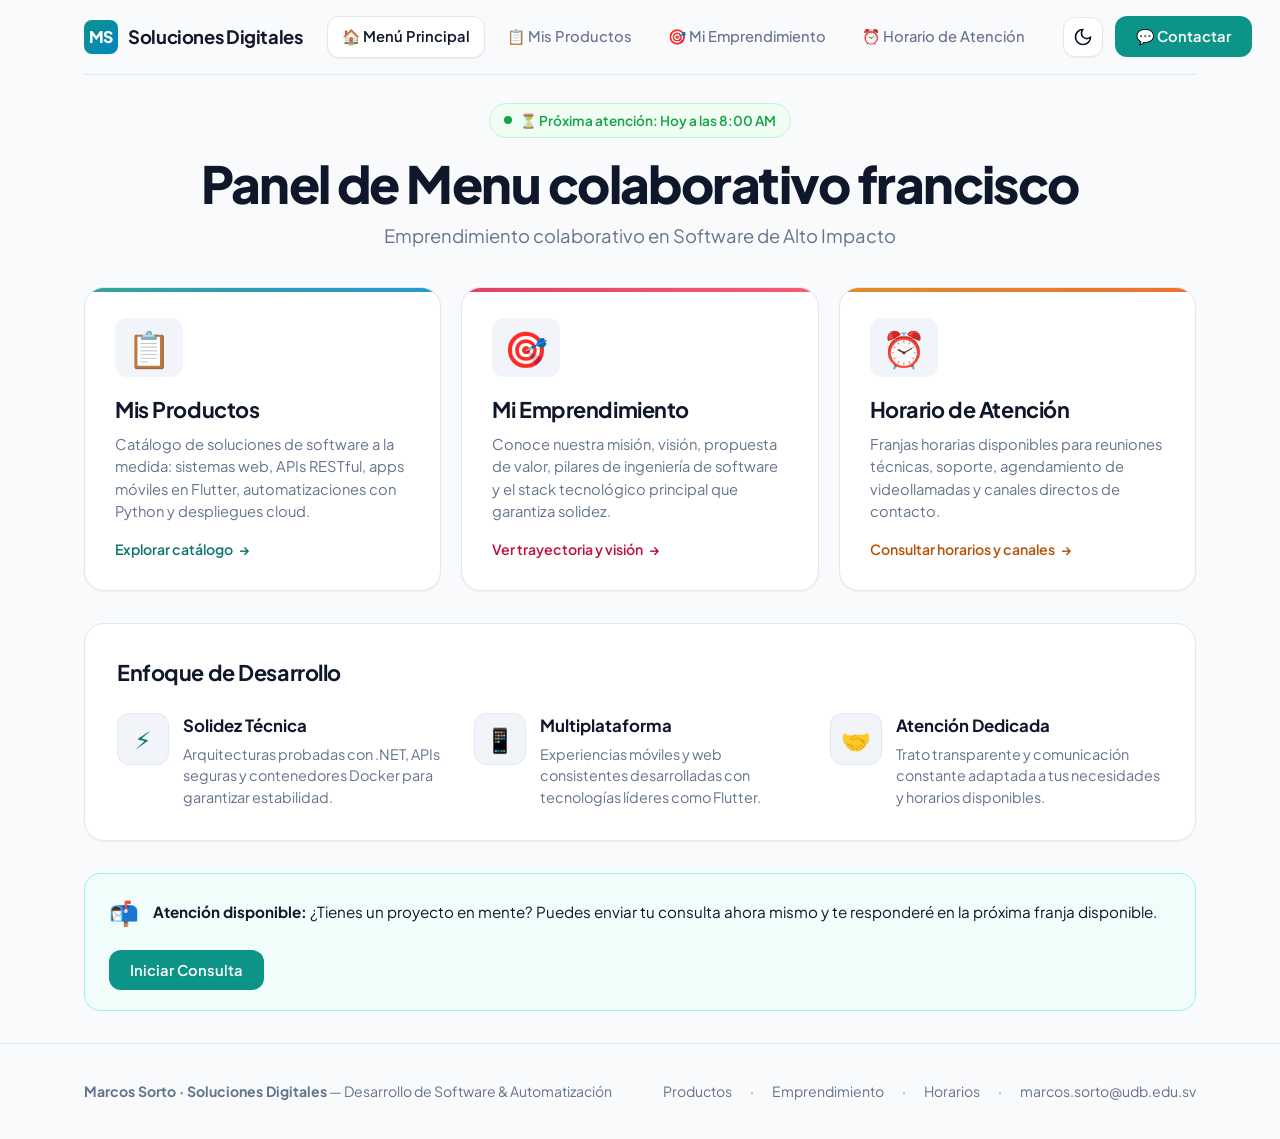
==== index.html @ 07e04195 "comentario" ====
<!DOCTYPE html>
<html lang="es">
<head>
  <meta charset="UTF-8">
  <meta name="viewport" content="width=device-width, initial-scale=1.0">
  <title>Panel de Opciones - Soluciones Digitales</title>
  <meta name="description" content="Panel de opciones para servicios de software, información de emprendimiento y horarios de atención.">
  <link rel="preconnect" href="https://fonts.googleapis.com">
  <link rel="preconnect" href="https://fonts.gstatic.com" crossorigin>
  <link href="https://fonts.googleapis.com/css2?family=Plus+Jakarta+Sans:wght@300;400;500;600;700;800&family=JetBrains+Mono:wght@400;500;600&display=swap" rel="stylesheet">
  <link rel="stylesheet" href="./styles.css">
  <script>
    // Prevent theme flash
    (function() {
      const saved = localStorage.getItem('soluciones_theme');
      const theme = saved || (window.matchMedia && window.matchMedia('(prefers-color-scheme: dark)').matches ? 'dark' : 'light');
      document.documentElement.setAttribute('data-theme', theme);
    })();
  </script>
</head>
<body>

  <div class="container">
    <!-- Top Navigation Bar -->
    <header class="nav-bar">
      <a href="./index.html" class="brand-link">
        <span class="brand-icon">MS</span>
        <span>Soluciones Digitales</span>
      </a>

      <nav class="nav-links">
        <a href="./index.html" class="nav-link active">🏠 Menú Principal</a>
        <a href="./productos.html" class="nav-link">📋 Mis Productos</a>
        <a href="./emprendimiento.html" class="nav-link">🎯 Mi Emprendimiento</a>
        <a href="./horarios.html" class="nav-link">⏰ Horario de Atención</a>
      </nav>

      <div class="nav-actions">
        <!-- Theme Switcher (Dark / Light) -->
        <button type="button" class="theme-toggle" aria-label="Cambiar tema">
          <!-- Moon Icon (Light Mode) -->
          <svg class="theme-icon-moon" xmlns="http://www.w3.org/2000/svg" width="20" height="20" viewBox="0 0 24 24" fill="none" stroke="currentColor" stroke-width="2" stroke-linecap="round" stroke-linejoin="round">
            <path d="M12 3a6 6 0 0 0 9 9 9 9 0 1 1-9-9Z"/>
          </svg>
          <!-- Sun Icon (Dark Mode) -->
          <svg class="theme-icon-sun" xmlns="http://www.w3.org/2000/svg" width="20" height="20" viewBox="0 0 24 24" fill="none" stroke="currentColor" stroke-width="2" stroke-linecap="round" stroke-linejoin="round">
            <circle cx="12" cy="12" r="4"/>
            <path d="M12 2v2"/>
            <path d="M12 20v2"/>
            <path d="m4.93 4.93 1.41 1.41"/>
            <path d="m17.66 17.66 1.41 1.41"/>
            <path d="M2 12h2"/>
            <path d="M20 12h2"/>
            <path d="m6.34 17.66-1.41 1.41"/>
            <path d="m19.07 4.93-1.41 1.41"/>
          </svg>
        </button>

        <button onclick="openQuoteModal('Consulta General')" class="btn btn-teal">
          <span>💬 Contactar</span>
        </button>
      </div>
    </header>

    <!-- Page Title & Status -->
    <header class="page-title">
      <div id="live-status-indicator" style="margin-bottom: 16px;"></div>
      <h1>Panel de Menu colaborativo francisco</h1>
      <p>Emprendimiento colaborativo en Software de Alto Impacto</p>
    </header>

    <!-- Hub Cards (3 Core Options) -->
    <main class="dashboard-container">
      <!-- Opción 1: Mis Productos -->
      <a href="./productos.html" target="_self" class="card-menu card-teal">
        <span class="emoji">📋</span>
        <div class="menu-content">
          <h2 class="menu-title">Mis Productos</h2>
          <p class="menu-desc">Catálogo de soluciones de software a la medida: sistemas web, APIs RESTful, apps móviles en Flutter, automatizaciones con Python y despliegues cloud.</p>
        </div>
        <div class="menu-action">
          <span>Explorar catálogo</span>
          <span>→</span>
        </div>
      </a>

      <!-- Opción 2: Mi Emprendimiento -->
      <a href="./emprendimiento.html" target="_self" class="card-menu card-coral">
        <span class="emoji">🎯</span>
        <div class="menu-content">
          <h2 class="menu-title">Mi Emprendimiento</h2>
          <p class="menu-desc">Conoce nuestra misión, visión, propuesta de valor, pilares de ingeniería de software y el stack tecnológico principal que garantiza solidez.</p>
        </div>
        <div class="menu-action">
          <span>Ver trayectoria y visión</span>
          <span>→</span>
        </div>
      </a>

      <!-- Opción 3: Horario de Atención -->
      <a href="./horarios.html" target="_self" class="card-menu card-amber">
        <span class="emoji">⏰</span>
        <div class="menu-content">
          <h2 class="menu-title">Horario de Atención</h2>
          <p class="menu-desc">Franjas horarias disponibles para reuniones técnicas, soporte, agendamiento de videollamadas y canales directos de contacto.</p>
        </div>
        <div class="menu-action">
          <span>Consultar horarios y canales</span>
          <span>→</span>
        </div>
      </a>
    </main>

    <!-- Resumen rápido de Pilares -->
    <section class="panel-box">
      <h2>Enfoque de Desarrollo</h2>
      <div class="grid-cards" style="margin-bottom: 0;">
        <div style="display: flex; gap: 14px; align-items: flex-start;">
          <div class="card-icon" style="color: var(--accent-teal-text); flex-shrink: 0; font-size: 1.5rem;">⚡</div>
          <div>
            <h3 style="font-size: 1.05rem; font-weight: 700; color: var(--text-main); margin-bottom: 4px;">Solidez Técnica</h3>
            <p style="font-size: 0.9rem; color: var(--text-muted); line-height: 1.5;">Arquitecturas probadas con .NET, APIs seguras y contenedores Docker para garantizar estabilidad.</p>
          </div>
        </div>

        <div style="display: flex; gap: 14px; align-items: flex-start;">
          <div class="card-icon" style="color: var(--accent-coral-text); flex-shrink: 0; font-size: 1.5rem;">📱</div>
          <div>
            <h3 style="font-size: 1.05rem; font-weight: 700; color: var(--text-main); margin-bottom: 4px;">Multiplataforma</h3>
            <p style="font-size: 0.9rem; color: var(--text-muted); line-height: 1.5;">Experiencias móviles y web consistentes desarrolladas con tecnologías líderes como Flutter.</p>
          </div>
        </div>

        <div style="display: flex; gap: 14px; align-items: flex-start;">
          <div class="card-icon" style="color: var(--accent-amber-text); flex-shrink: 0; font-size: 1.5rem;">🤝</div>
          <div>
            <h3 style="font-size: 1.05rem; font-weight: 700; color: var(--text-main); margin-bottom: 4px;">Atención Dedicada</h3>
            <p style="font-size: 0.9rem; color: var(--text-muted); line-height: 1.5;">Trato transparente y comunicación constante adaptada a tus necesidades y horarios disponibles.</p>
          </div>
        </div>
      </div>
    </section>

    <!-- Aviso de respuesta -->
    <aside class="notice-box info">
      <div style="display: flex; align-items: center; gap: 14px;">
        <span style="font-size: 1.5rem;">📬</span>
        <span>
          <strong>Atención disponible:</strong> ¿Tienes un proyecto en mente? Puedes enviar tu consulta ahora mismo y te responderé en la próxima franja disponible.
        </span>
      </div>
      <button onclick="openQuoteModal('Consulta General')" class="btn btn-teal">
        Iniciar Consulta
      </button>
    </aside>
  </div>

  <!-- Modal de Consulta Rápida -->
  <div id="quote-modal" class="modal-backdrop">
    <div class="modal-card">
      <div class="modal-header">
        <h3>Solicitar Consulta de Proyecto</h3>
        <button class="modal-close" onclick="closeQuoteModal()" aria-label="Cerrar modal">✕</button>
      </div>
      <form id="quote-form">
        <div class="form-group">
          <label class="form-label" for="quote-name">Tu Nombre / Empresa</label>
          <input type="text" id="quote-name" class="form-input" placeholder="Ej. Carlos Martínez" required>
        </div>
        <div class="form-group">
          <label class="form-label" for="quote-service-select">Servicio de Interés</label>
          <select id="quote-service-select" class="form-select">
            <option value="Sistemas Web & APIs Backend">Sistemas Web & APIs Backend (.NET)</option>
            <option value="Aplicaciones Móviles con Flutter">Aplicaciones Móviles (Flutter)</option>
            <option value="Automatización & Cuadros de Mando">Automatización & Dashboards (Python)</option>
            <option value="Despliegue Cloud & Contenerización">Despliegue Cloud & Docker</option>
            <option value="Consulta General">Otra consulta general</option>
          </select>
        </div>
        <div class="form-group">
          <label class="form-label" for="quote-details">Breve descripción del requerimiento</label>
          <textarea id="quote-details" class="form-textarea" rows="4" placeholder="Cuéntame sobre las funcionalidades o necesidades que deseas resolver..." required></textarea>
        </div>
        <div style="display: flex; gap: 12px; justify-content: flex-end; margin-top: 24px;">
          <button type="button" class="btn btn-secondary" onclick="closeQuoteModal()">Cancelar</button>
          <button type="submit" class="btn btn-teal">✉️ Enviar Solicitud por Correo</button>
        </div>
      </form>
    </div>
  </div>

  <!-- Footer -->
  <footer class="app-footer">
    <div class="container footer-content">
      <div>
        <strong>Marcos Sorto · Soluciones Digitales</strong> — Desarrollo de Software & Automatización
      </div>
      <div class="footer-links">
        <a href="./productos.html">Productos</a>
        <span>·</span>
        <a href="./emprendimiento.html">Emprendimiento</a>
        <span>·</span>
        <a href="./horarios.html">Horarios</a>
        <span>·</span>
        <a href="mailto:marcos.sorto@udb.edu.sv">marcos.sorto@udb.edu.sv</a>
      </div>
    </div>
  </footer>

  <script src="./script.js"></script>
</body>
</html>
---- styles.css ----
/* ==========================================================================
   Soluciones Digitales - Modern CSS Design System with Dark/Light Support
   ========================================================================== */

:root {
  /* Light Theme Palette */
  --bg-page: #f8fafc;
  --bg-page-subtle: #f1f5f9;
  --bg-card: #ffffff;
  --bg-card-hover: #ffffff;
  --bg-elevated: #f8fafc;
  --border-subtle: #e2e8f0;
  --border-strong: #cbd5e1;
  --text-main: #0f172a;
  --text-muted: #64748b;
  --text-subtle: #94a3b8;

  --accent-teal: #0d9488;
  --accent-teal-subtle: #f0fdfa;
  --accent-teal-border: #99f6e4;
  --accent-teal-hover: #0f766e;
  --accent-teal-text: #0f766e;

  --accent-coral: #e11d48;
  --accent-coral-subtle: #fff1f2;
  --accent-coral-border: #fecdd3;
  --accent-coral-hover: #be123c;
  --accent-coral-text: #be123c;

  --accent-amber: #d97706;
  --accent-amber-subtle: #fffbeb;
  --accent-amber-border: #fde68a;
  --accent-amber-hover: #b45309;
  --accent-amber-text: #b45309;

  --accent-indigo: #4f46e5;
  --accent-indigo-subtle: #eef2ff;
  --accent-indigo-border: #c7d2fe;

  --color-success: #16a34a;
  --color-success-bg: #f0fdf4;
  --color-success-border: #bbf7d0;

  --shadow-sm: 0 1px 2px 0 rgba(0, 0, 0, 0.05);
  --shadow-md: 0 4px 6px -1px rgba(0, 0, 0, 0.07), 0 2px 4px -2px rgba(0, 0, 0, 0.05);
  --shadow-lg: 0 10px 15px -3px rgba(0, 0, 0, 0.08), 0 4px 6px -4px rgba(0, 0, 0, 0.04);
  --shadow-xl: 0 20px 25px -5px rgba(0, 0, 0, 0.1), 0 8px 10px -6px rgba(0, 0, 0, 0.05);

  --radius-sm: 8px;
  --radius-md: 12px;
  --radius-lg: 16px;
  --radius-xl: 20px;

  --font-sans: 'Plus Jakarta Sans', system-ui, -apple-system, BlinkMacSystemFont, 'Segoe UI', Roboto, sans-serif;
  --font-mono: 'JetBrains Mono', ui-monospace, SFMono-Regular, Menlo, Monaco, Consolas, monospace;

  --transition-fast: 150ms cubic-bezier(0.16, 1, 0.3, 1);
  --transition-normal: 250ms cubic-bezier(0.16, 1, 0.3, 1);
}

[data-theme="dark"] {
  /* Dark Theme Palette */
  --bg-page: #090d16;
  --bg-page-subtle: #0f172a;
  --bg-card: #121a2d;
  --bg-card-hover: #172138;
  --bg-elevated: #1a2540;
  --border-subtle: #1e293b;
  --border-strong: #334155;
  --text-main: #f8fafc;
  --text-muted: #94a3b8;
  --text-subtle: #64748b;

  --accent-teal: #14b8a6;
  --accent-teal-subtle: rgba(20, 184, 166, 0.14);
  --accent-teal-border: rgba(20, 184, 166, 0.35);
  --accent-teal-hover: #2dd4bf;
  --accent-teal-text: #2dd4bf;

  --accent-coral: #fb7185;
  --accent-coral-subtle: rgba(251, 113, 133, 0.14);
  --accent-coral-border: rgba(251, 113, 133, 0.35);
  --accent-coral-hover: #fda4af;
  --accent-coral-text: #fda4af;

  --accent-amber: #f59e0b;
  --accent-amber-subtle: rgba(245, 158, 11, 0.14);
  --accent-amber-border: rgba(245, 158, 11, 0.35);
  --accent-amber-hover: #fbbf24;
  --accent-amber-text: #fbbf24;

  --accent-indigo: #818cf8;
  --accent-indigo-subtle: rgba(129, 140, 248, 0.14);
  --accent-indigo-border: rgba(129, 140, 248, 0.35);

  --color-success: #34d399;
  --color-success-bg: rgba(52, 211, 153, 0.12);
  --color-success-border: rgba(52, 211, 153, 0.3);

  --shadow-sm: 0 1px 2px 0 rgba(0, 0, 0, 0.3);
  --shadow-md: 0 4px 6px -1px rgba(0, 0, 0, 0.45), 0 2px 4px -2px rgba(0, 0, 0, 0.3);
  --shadow-lg: 0 10px 15px -3px rgba(0, 0, 0, 0.55), 0 4px 6px -4px rgba(0, 0, 0, 0.4);
  --shadow-xl: 0 20px 25px -5px rgba(0, 0, 0, 0.65), 0 8px 10px -6px rgba(0, 0, 0, 0.5);
}

/* ==========================================================================
   Base & Resets
   ========================================================================== */

*, *::before, *::after {
  box-sizing: border-box;
  margin: 0;
  padding: 0;
}

html {
  font-family: var(--font-sans);
  background-color: var(--bg-page);
  color: var(--text-main);
  line-height: 1.6;
  scroll-behavior: smooth;
  -webkit-font-smoothing: antialiased;
  -moz-osx-font-smoothing: grayscale;
  transition: background-color var(--transition-normal), color var(--transition-normal);
}

body {
  min-height: 100vh;
  display: flex;
  flex-direction: column;
}

a {
  color: inherit;
  text-decoration: none;
}

button {
  font-family: inherit;
  cursor: pointer;
  border: none;
  background: none;
}

img, svg {
  display: block;
}

/* Container */
.container {
  width: 100%;
  max-width: 1160px;
  margin: 0 auto;
  padding: 0 24px;
}

/* ==========================================================================
   Navigation Bar (Top Bar Contract)
   ========================================================================== */

.nav-bar {
  display: flex;
  align-items: center;
  justify-content: space-between;
  gap: 24px;
  padding: 16px 0;
  margin-bottom: 28px;
  border-bottom: 1px solid var(--border-subtle);
  position: sticky;
  top: 0;
  background: var(--bg-page);
  backdrop-filter: blur(12px);
  z-index: 50;
  transition: background-color var(--transition-normal), border-color var(--transition-normal);
}

.brand-link {
  display: flex;
  align-items: center;
  gap: 10px;
  font-weight: 700;
  font-size: 1.15rem;
  letter-spacing: -0.02em;
  color: var(--text-main);
  white-space: nowrap;
}

.brand-icon {
  width: 34px;
  height: 34px;
  border-radius: var(--radius-sm);
  background: linear-gradient(135deg, var(--accent-teal), #0284c7);
  display: flex;
  align-items: center;
  justify-content: center;
  color: #ffffff;
  font-weight: 800;
  font-size: 1rem;
  box-shadow: var(--shadow-sm);
}

.btn-back {
  display: inline-flex;
  align-items: center;
  gap: 8px;
  font-size: 0.92rem;
  font-weight: 600;
  color: var(--text-muted);
  padding: 8px 14px;
  border-radius: var(--radius-md);
  border: 1px solid var(--border-subtle);
  background: var(--bg-card);
  transition: all var(--transition-fast);
  white-space: nowrap;
}

.btn-back:hover {
  color: var(--text-main);
  border-color: var(--border-strong);
  background: var(--bg-elevated);
}

.nav-links {
  display: flex;
  align-items: center;
  gap: 8px;
}

.nav-link {
  display: inline-flex;
  align-items: center;
  gap: 6px;
  font-size: 0.92rem;
  font-weight: 500;
  color: var(--text-muted);
  padding: 8px 14px;
  border-radius: var(--radius-md);
  transition: all var(--transition-fast);
  white-space: nowrap;
}

.nav-link:hover {
  color: var(--text-main);
  background: var(--bg-page-subtle);
}

.nav-link.active {
  color: var(--text-main);
  background: var(--bg-card);
  border: 1px solid var(--border-subtle);
  font-weight: 600;
  box-shadow: var(--shadow-sm);
}

.nav-actions {
  display: flex;
  align-items: center;
  gap: 12px;
}

/* Theme Toggle Button */
.theme-toggle {
  display: inline-flex;
  align-items: center;
  justify-content: center;
  width: 40px;
  height: 40px;
  border-radius: var(--radius-md);
  border: 1px solid var(--border-subtle);
  background: var(--bg-card);
  color: var(--text-main);
  transition: all var(--transition-fast);
  box-shadow: var(--shadow-sm);
  position: relative;
}

.theme-toggle:hover {
  background: var(--bg-elevated);
  border-color: var(--border-strong);
  transform: translateY(-1px);
}

.theme-icon-sun,
.theme-icon-moon {
  width: 20px;
  height: 20px;
  transition: transform var(--transition-normal), opacity var(--transition-normal);
}

[data-theme="dark"] .theme-icon-moon {
  display: none;
}
[data-theme="dark"] .theme-icon-sun {
  display: block;
}
[data-theme="light"] .theme-icon-sun,
:root:not([data-theme="dark"]) .theme-icon-sun {
  display: none;
}
[data-theme="light"] .theme-icon-moon,
:root:not([data-theme="dark"]) .theme-icon-moon {
  display: block;
}

/* ==========================================================================
   Header Banners
   ========================================================================== */

.header-banner {
  padding: 36px 32px;
  border-radius: var(--radius-xl);
  margin-bottom: 32px;
  position: relative;
  overflow: hidden;
  border: 1px solid var(--border-subtle);
  box-shadow: var(--shadow-sm);
}

.header-banner h1 {
  font-size: clamp(1.8rem, 3.5vw, 2.4rem);
  font-weight: 800;
  letter-spacing: -0.03em;
  margin-bottom: 10px;
  display: flex;
  align-items: center;
  gap: 12px;
  color: var(--text-main);
  line-height: 1.25;
}

.header-banner p {
  font-size: 1.05rem;
  color: var(--text-muted);
  max-width: 760px;
  line-height: 1.6;
}

.banner-teal {
  background: linear-gradient(135deg, var(--accent-teal-subtle) 0%, var(--bg-card) 100%);
  border-color: var(--accent-teal-border);
}

.banner-coral {
  background: linear-gradient(135deg, var(--accent-coral-subtle) 0%, var(--bg-card) 100%);
  border-color: var(--accent-coral-border);
}

.banner-amber {
  background: linear-gradient(135deg, var(--accent-amber-subtle) 0%, var(--bg-card) 100%);
  border-color: var(--accent-amber-border);
}

/* Page Title for Hub */
.page-title {
  text-align: center;
  margin-bottom: 36px;
}

.page-title h1 {
  font-size: clamp(2.2rem, 4.5vw, 3.2rem);
  font-weight: 800;
  letter-spacing: -0.03em;
  color: var(--text-main);
  margin-bottom: 8px;
  line-height: 1.15;
}

.page-title p {
  font-size: 1.15rem;
  color: var(--text-muted);
}

/* ==========================================================================
   Dashboard / Hub Grid (Panel de Opciones)
   ========================================================================== */

.dashboard-container {
  display: grid;
  grid-template-columns: repeat(auto-fit, minmax(280px, 1fr));
  gap: 20px;
  width: 100%;
  margin-bottom: 32px;
}

.card-menu {
  display: flex;
  flex-direction: column;
  align-items: flex-start;
  padding: 30px;
  border-radius: var(--radius-xl);
  background: var(--bg-card);
  border: 1px solid var(--border-subtle);
  box-shadow: var(--shadow-sm);
  transition: all var(--transition-normal);
  position: relative;
  overflow: hidden;
  min-height: 200px;
  justify-content: space-between;
}

.card-menu::before {
  content: '';
  position: absolute;
  top: 0;
  left: 0;
  right: 0;
  height: 4px;
  transition: opacity var(--transition-fast);
  opacity: 0.85;
}

.card-menu .emoji {
  font-size: 2.2rem;
  margin-bottom: 16px;
  display: inline-block;
  padding: 12px;
  border-radius: var(--radius-md);
  background: var(--bg-page-subtle);
  line-height: 1;
}

.card-menu .menu-content {
  width: 100%;
}

.card-menu .menu-title {
  font-size: 1.35rem;
  font-weight: 700;
  letter-spacing: -0.02em;
  color: var(--text-main);
  margin-bottom: 6px;
}

.card-menu .menu-desc {
  font-size: 0.92rem;
  color: var(--text-muted);
  line-height: 1.5;
  margin-bottom: 16px;
}

.card-menu .menu-action {
  display: inline-flex;
  align-items: center;
  gap: 6px;
  font-size: 0.88rem;
  font-weight: 600;
  color: var(--text-main);
  transition: transform var(--transition-fast);
}

.card-menu:hover {
  transform: translateY(-4px);
  box-shadow: var(--shadow-lg);
  border-color: var(--border-strong);
}

.card-menu:hover .menu-action {
  transform: translateX(4px);
}

.card-teal::before {
  background: linear-gradient(90deg, var(--accent-teal), #0284c7);
}
.card-teal:hover {
  border-color: var(--accent-teal-border);
}
.card-teal .menu-action {
  color: var(--accent-teal-text);
}

.card-coral::before {
  background: linear-gradient(90deg, var(--accent-coral), #f43f5e);
}
.card-coral:hover {
  border-color: var(--accent-coral-border);
}
.card-coral .menu-action {
  color: var(--accent-coral-text);
}

.card-amber::before {
  background: linear-gradient(90deg, var(--accent-amber), #ea580c);
}
.card-amber:hover {
  border-color: var(--accent-amber-border);
}
.card-amber .menu-action {
  color: var(--accent-amber-text);
}

/* ==========================================================================
   Cards Grid (Productos, Horarios, Misión)
   ========================================================================== */

.grid-cards {
  display: grid;
  grid-template-columns: repeat(auto-fit, minmax(320px, 1fr));
  gap: 24px;
  margin-bottom: 32px;
}

.card-item {
  background: var(--bg-card);
  border: 1px solid var(--border-subtle);
  border-radius: var(--radius-lg);
  padding: 28px;
  display: flex;
  flex-direction: column;
  justify-content: space-between;
  box-shadow: var(--shadow-sm);
  transition: all var(--transition-normal);
  position: relative;
}

.card-item:hover {
  border-color: var(--border-strong);
  box-shadow: var(--shadow-md);
  transform: translateY(-2px);
}

.card-icon {
  font-size: 2rem;
  margin-bottom: 16px;
  display: inline-flex;
  align-items: center;
  justify-content: center;
  width: 52px;
  height: 52px;
  border-radius: var(--radius-md);
  background: var(--bg-page-subtle);
  border: 1px solid var(--border-subtle);
}

.card-item h2 {
  font-size: 1.3rem;
  font-weight: 700;
  letter-spacing: -0.02em;
  color: var(--text-main);
  margin-bottom: 10px;
}

.card-item p {
  font-size: 0.95rem;
  color: var(--text-muted);
  line-height: 1.6;
  margin-bottom: 18px;
}

/* Tags (Zero-Pill discipline: unboxed subtle text with separators) */
.tags {
  display: flex;
  flex-wrap: wrap;
  align-items: center;
  gap: 6px 10px;
  margin-top: 14px;
  margin-bottom: 22px;
  font-size: 0.85rem;
  color: var(--text-muted);
  font-family: var(--font-mono);
}

.tag {
  display: inline-flex;
  align-items: center;
  gap: 6px;
  color: var(--text-muted);
}

.tag:not(:last-child)::after {
  content: "·";
  color: var(--text-subtle);
  margin-left: 6px;
  font-weight: bold;
}

/* Time Slots (Horarios) */
.time-slot {
  display: flex;
  flex-direction: column;
  gap: 4px;
  padding: 14px 18px;
  background: var(--bg-page-subtle);
  border: 1px solid var(--border-subtle);
  border-radius: var(--radius-md);
  margin-bottom: 16px;
}

.time-highlight {
  font-weight: 700;
  font-size: 1.1rem;
  color: var(--text-main);
}

.time-note {
  font-size: 0.88rem;
  color: var(--text-muted);
  font-family: var(--font-mono);
}

/* ==========================================================================
   Panels & Boxes
   ========================================================================== */

.panel-box {
  background: var(--bg-card);
  border: 1px solid var(--border-subtle);
  border-radius: var(--radius-xl);
  padding: 32px;
  margin-bottom: 32px;
  box-shadow: var(--shadow-sm);
}

.panel-box h2 {
  font-size: 1.35rem;
  font-weight: 700;
  letter-spacing: -0.02em;
  color: var(--text-main);
  margin-bottom: 22px;
}

.panel-box p {
  color: var(--text-muted);
}

/* Chips list (Interactive Tech Stack) */
.chip-list {
  display: flex;
  flex-wrap: wrap;
  gap: 10px;
  justify-content: center;
  margin-top: 14px;
}

.chip {
  display: inline-flex;
  align-items: center;
  gap: 8px;
  padding: 10px 18px;
  border-radius: var(--radius-md);
  background: var(--bg-page-subtle);
  border: 1px solid var(--border-subtle);
  font-size: 0.92rem;
  font-weight: 600;
  color: var(--text-main);
  transition: all var(--transition-fast);
  cursor: pointer;
}

.chip:hover {
  background: var(--bg-elevated);
  border-color: var(--border-strong);
  transform: translateY(-2px);
  box-shadow: var(--shadow-sm);
}

.chip.active {
  background: var(--accent-teal-subtle);
  border-color: var(--accent-teal-border);
  color: var(--accent-teal-text);
}

/* Notice Box */
.notice-box {
  background: var(--bg-card);
  border: 1px solid var(--border-subtle);
  border-radius: var(--radius-lg);
  padding: 20px 24px;
  margin-bottom: 32px;
  display: flex;
  align-items: center;
  justify-content: space-between;
  gap: 20px;
  flex-wrap: wrap;
}

.notice-box.info {
  background: var(--accent-teal-subtle);
  border-color: var(--accent-teal-border);
}

.notice-box p,
.notice-box span {
  font-size: 0.95rem;
  color: var(--text-main);
  line-height: 1.5;
}

/* Real-time Status Badge */
.live-status-pill {
  display: inline-flex;
  align-items: center;
  gap: 8px;
  font-size: 0.85rem;
  font-weight: 600;
  padding: 6px 14px;
  border-radius: 9999px;
  background: var(--color-success-bg);
  border: 1px solid var(--color-success-border);
  color: var(--color-success);
}

.live-dot {
  width: 8px;
  height: 8px;
  border-radius: 50%;
  background-color: var(--color-success);
  display: inline-block;
}

.live-dot.active {
  box-shadow: 0 0 0 3px rgba(22, 163, 74, 0.2);
  animation: pulse-ring 2s infinite;
}

@keyframes pulse-ring {
  0% { transform: scale(0.95); opacity: 0.8; }
  50% { transform: scale(1.2); opacity: 1; }
  100% { transform: scale(0.95); opacity: 0.8; }
}

/* ==========================================================================
   Buttons & CTAs
   ========================================================================== */

.btn {
  display: inline-flex;
  align-items: center;
  justify-content: center;
  gap: 8px;
  padding: 10px 20px;
  border-radius: var(--radius-md);
  font-size: 0.92rem;
  font-weight: 600;
  transition: all var(--transition-fast);
  text-decoration: none;
  white-space: nowrap;
}

.btn-teal {
  background: var(--accent-teal);
  color: #ffffff;
  border: 1px solid transparent;
}
.btn-teal:hover {
  background: var(--accent-teal-hover);
  transform: translateY(-1px);
  box-shadow: var(--shadow-md);
}

.btn-coral {
  background: var(--accent-coral);
  color: #ffffff;
  border: 1px solid transparent;
}
.btn-coral:hover {
  background: var(--accent-coral-hover);
  transform: translateY(-1px);
  box-shadow: var(--shadow-md);
}

.btn-amber {
  background: var(--accent-amber);
  color: #ffffff;
  border: 1px solid transparent;
}
.btn-amber:hover {
  background: var(--accent-amber-hover);
  transform: translateY(-1px);
  box-shadow: var(--shadow-md);
}

.btn-secondary {
  background: var(--bg-card);
  color: var(--text-main);
  border: 1px solid var(--border-subtle);
}
.btn-secondary:hover {
  background: var(--bg-elevated);
  border-color: var(--border-strong);
}

.actions-bar {
  display: flex;
  align-items: center;
  justify-content: center;
  gap: 16px;
  flex-wrap: wrap;
  margin-top: 16px;
  margin-bottom: 48px;
}

/* ==========================================================================
   Modal / Quick Inquiry Form
   ========================================================================== */

.modal-backdrop {
  position: fixed;
  inset: 0;
  background: rgba(0, 0, 0, 0.6);
  backdrop-filter: blur(4px);
  z-index: 100;
  display: none;
  align-items: center;
  justify-content: center;
  padding: 20px;
}

.modal-backdrop.open {
  display: flex;
}

.modal-card {
  background: var(--bg-card);
  border: 1px solid var(--border-subtle);
  border-radius: var(--radius-xl);
  max-width: 540px;
  width: 100%;
  padding: 32px;
  box-shadow: var(--shadow-xl);
  position: relative;
  max-height: 90vh;
  overflow-y: auto;
}

.modal-header {
  display: flex;
  align-items: center;
  justify-content: space-between;
  margin-bottom: 20px;
}

.modal-header h3 {
  font-size: 1.35rem;
  font-weight: 700;
  color: var(--text-main);
}

.modal-close {
  width: 32px;
  height: 32px;
  display: flex;
  align-items: center;
  justify-content: center;
  border-radius: var(--radius-sm);
  color: var(--text-muted);
  font-size: 1.4rem;
  transition: all var(--transition-fast);
}

.modal-close:hover {
  background: var(--bg-page-subtle);
  color: var(--text-main);
}

.form-group {
  margin-bottom: 18px;
}

.form-label {
  display: block;
  font-size: 0.88rem;
  font-weight: 600;
  color: var(--text-main);
  margin-bottom: 6px;
}

.form-input,
.form-select,
.form-textarea {
  width: 100%;
  padding: 10px 14px;
  border-radius: var(--radius-md);
  border: 1px solid var(--border-subtle);
  background: var(--bg-page-subtle);
  color: var(--text-main);
  font-family: inherit;
  font-size: 0.92rem;
  transition: border-color var(--transition-fast);
}

.form-input:focus,
.form-select:focus,
.form-textarea:focus {
  outline: none;
  border-color: var(--accent-teal);
  box-shadow: 0 0 0 3px var(--accent-teal-subtle);
}

/* ==========================================================================
   Footer
   ========================================================================== */

.app-footer {
  margin-top: auto;
  border-top: 1px solid var(--border-subtle);
  padding: 36px 0;
  background: var(--bg-page);
  color: var(--text-muted);
  font-size: 0.88rem;
}

.footer-content {
  display: flex;
  align-items: center;
  justify-content: space-between;
  gap: 20px;
  flex-wrap: wrap;
}

.footer-links {
  display: flex;
  align-items: center;
  gap: 18px;
}

.footer-links a:hover {
  color: var(--text-main);
}

/* ==========================================================================
   Responsive Adaptations
   ========================================================================== */

@media (max-width: 768px) {
  .nav-bar {
    flex-wrap: wrap;
    gap: 14px;
    padding: 12px 0;
  }

  .nav-links {
    order: 3;
    width: 100%;
    overflow-x: auto;
    padding-bottom: 4px;
  }

  .header-banner {
    padding: 24px 20px;
  }

  .card-item {
    padding: 22px;
  }

  .panel-box {
    padding: 22px 18px;
  }

  .notice-box {
    flex-direction: column;
    align-items: flex-start;
  }

  .footer-content {
    flex-direction: column;
    text-align: center;
    gap: 12px;
  }
}
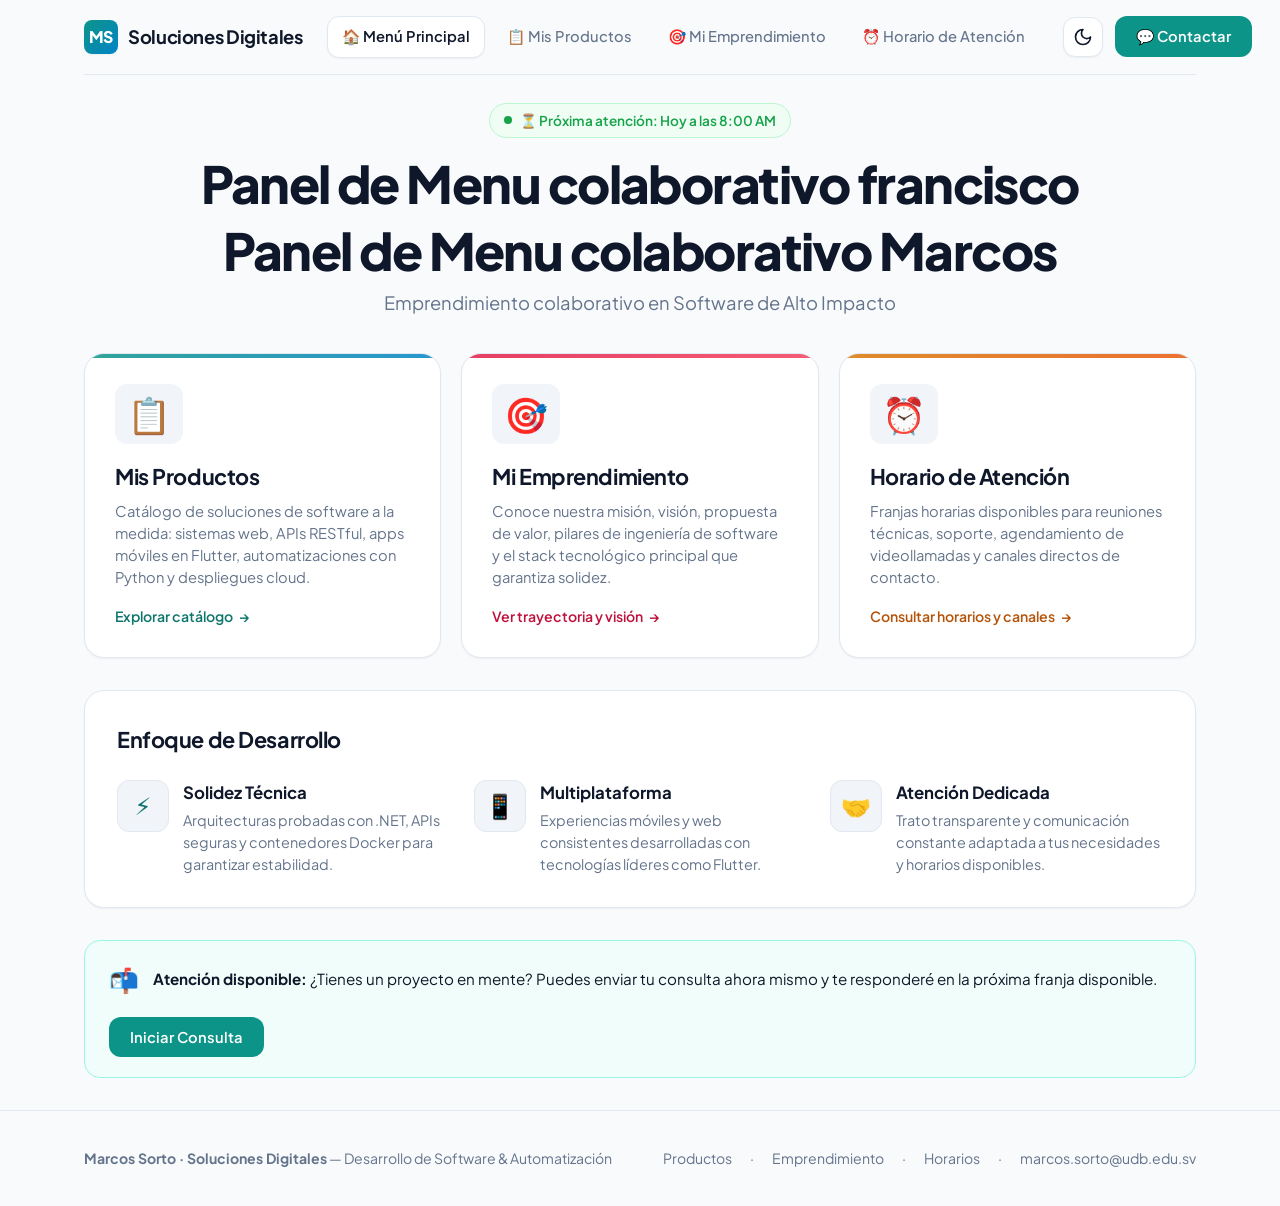
==== commit dc8b3d4b: "Merge branch 'main' into rama-francisco" ====
--- a/index.html
+++ b/index.html
@@ -66,6 +66,7 @@
     <header class="page-title">
       <div id="live-status-indicator" style="margin-bottom: 16px;"></div>
       <h1>Panel de Menu colaborativo francisco</h1>
+      <h1>Panel de Menu colaborativo Marcos</h1>
       <p>Emprendimiento colaborativo en Software de Alto Impacto</p>
     </header>
 
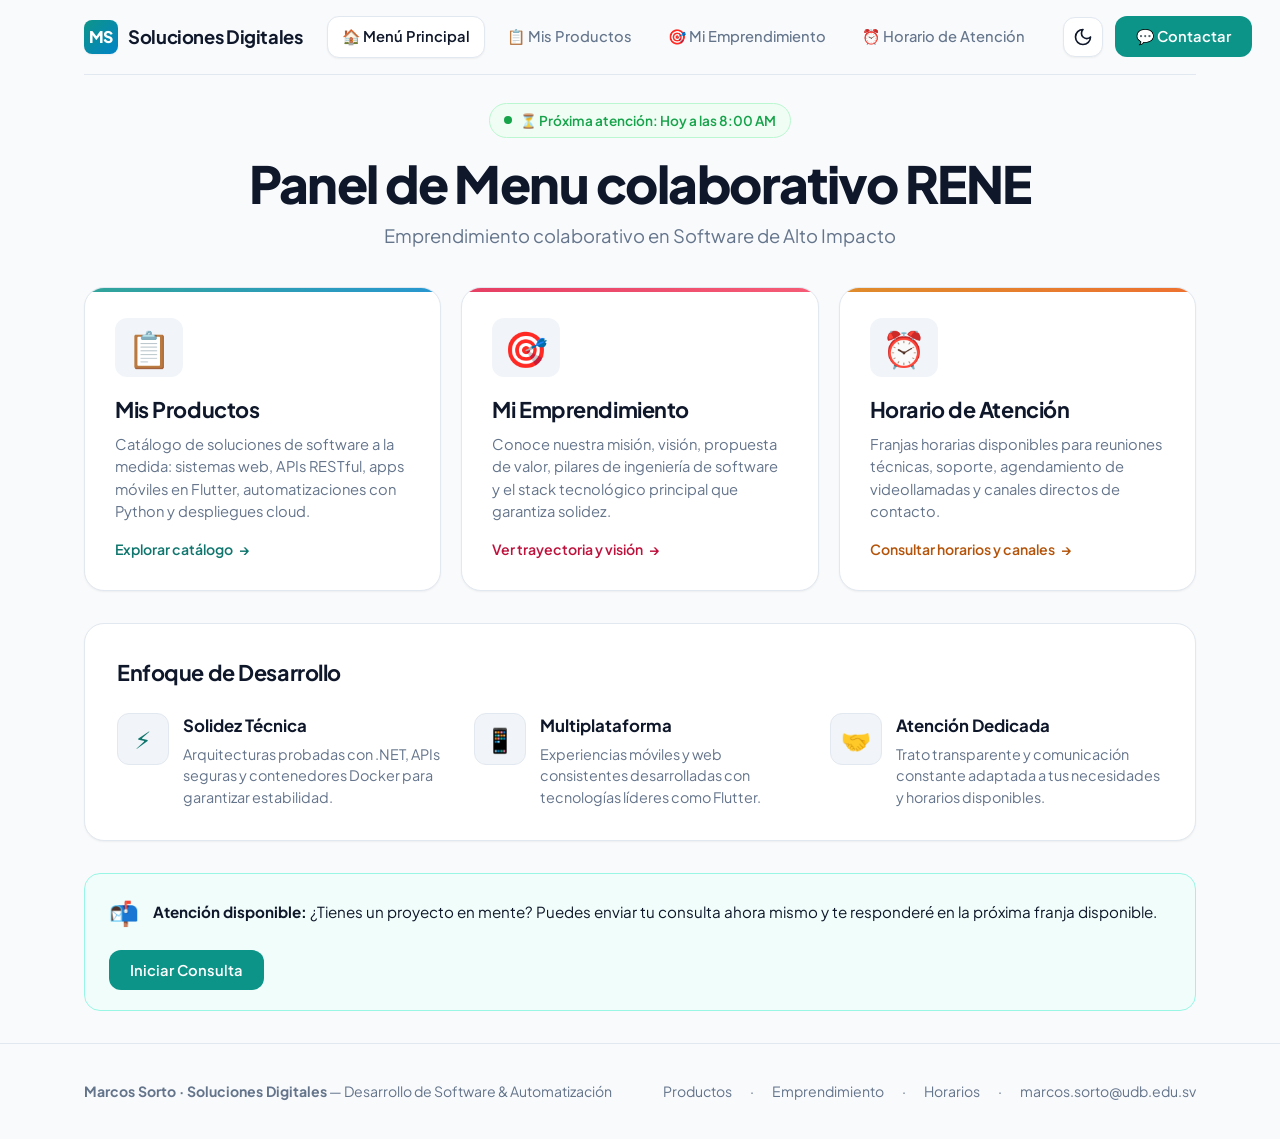
==== commit 8662f5b0: "cambie la linea 68 y puse mi nombre" ====
--- a/index.html
+++ b/index.html
@@ -65,8 +65,7 @@
     <!-- Page Title & Status -->
     <header class="page-title">
       <div id="live-status-indicator" style="margin-bottom: 16px;"></div>
-      <h1>Panel de Menu colaborativo francisco</h1>
-      <h1>Panel de Menu colaborativo Marcos</h1>
+      <h1>Panel de Menu colaborativo RENE </h1>
       <p>Emprendimiento colaborativo en Software de Alto Impacto</p>
     </header>
 
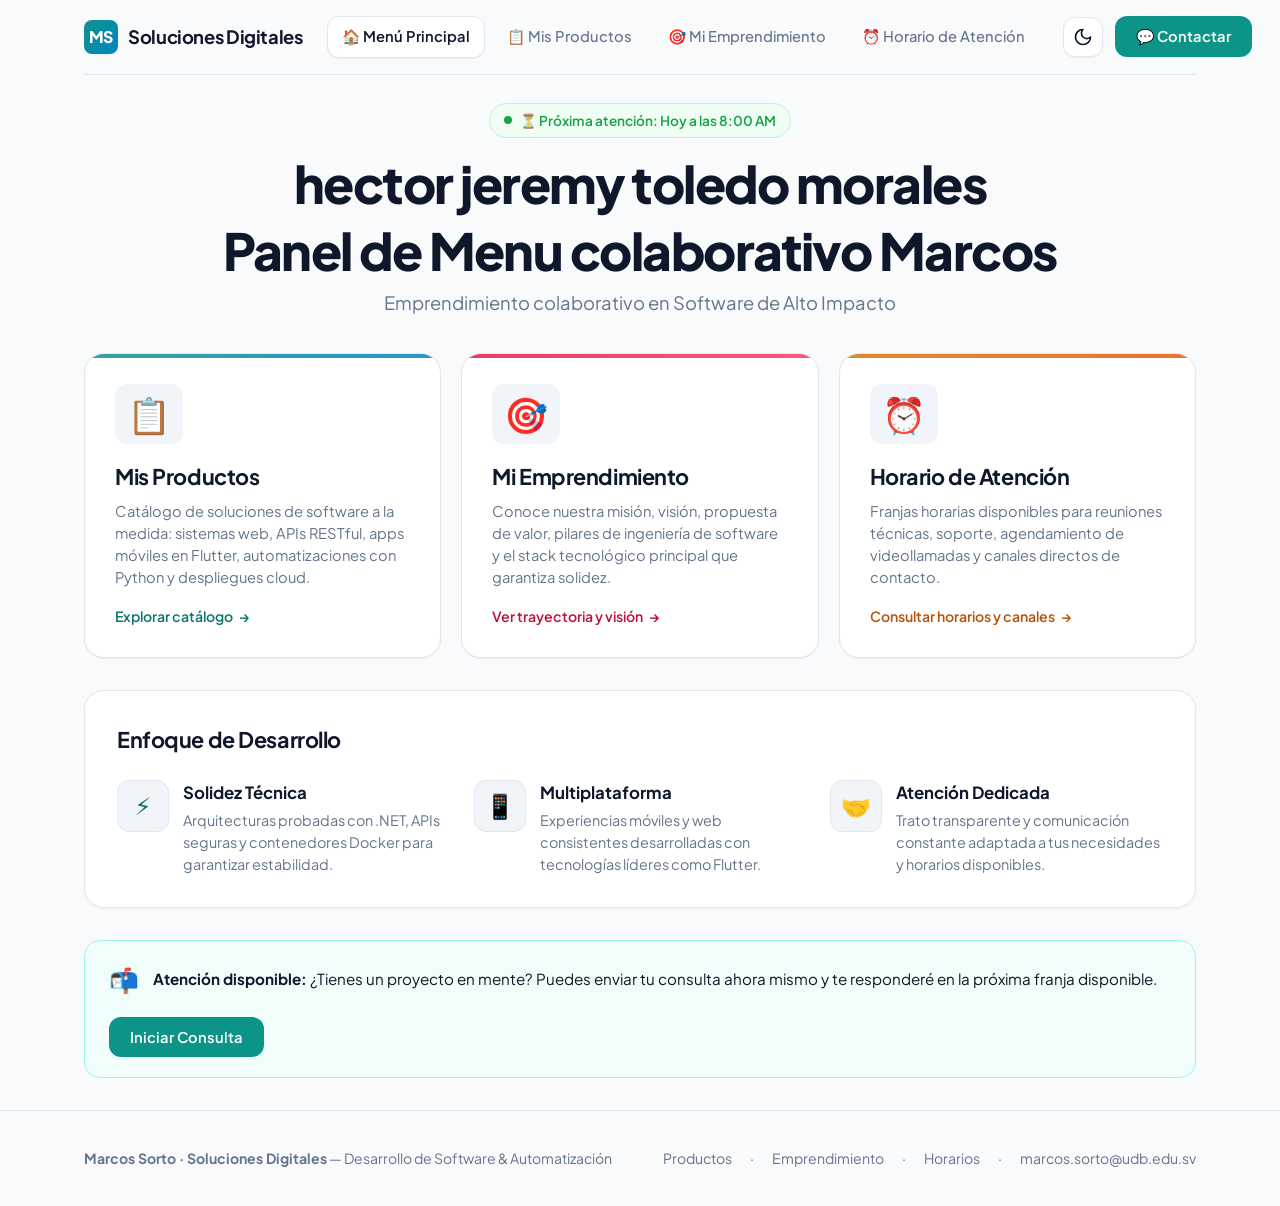
==== commit 933328be: "Merge branch 'main' into rama-hector" ====
--- a/index.html
+++ b/index.html
@@ -65,7 +65,8 @@
     <!-- Page Title & Status -->
     <header class="page-title">
       <div id="live-status-indicator" style="margin-bottom: 16px;"></div>
-      <h1>Panel de Menu colaborativo RENE </h1>
+      <h1>hector jeremy toledo morales </h1>
+      <h1>Panel de Menu colaborativo Marcos</h1>
       <p>Emprendimiento colaborativo en Software de Alto Impacto</p>
     </header>
 
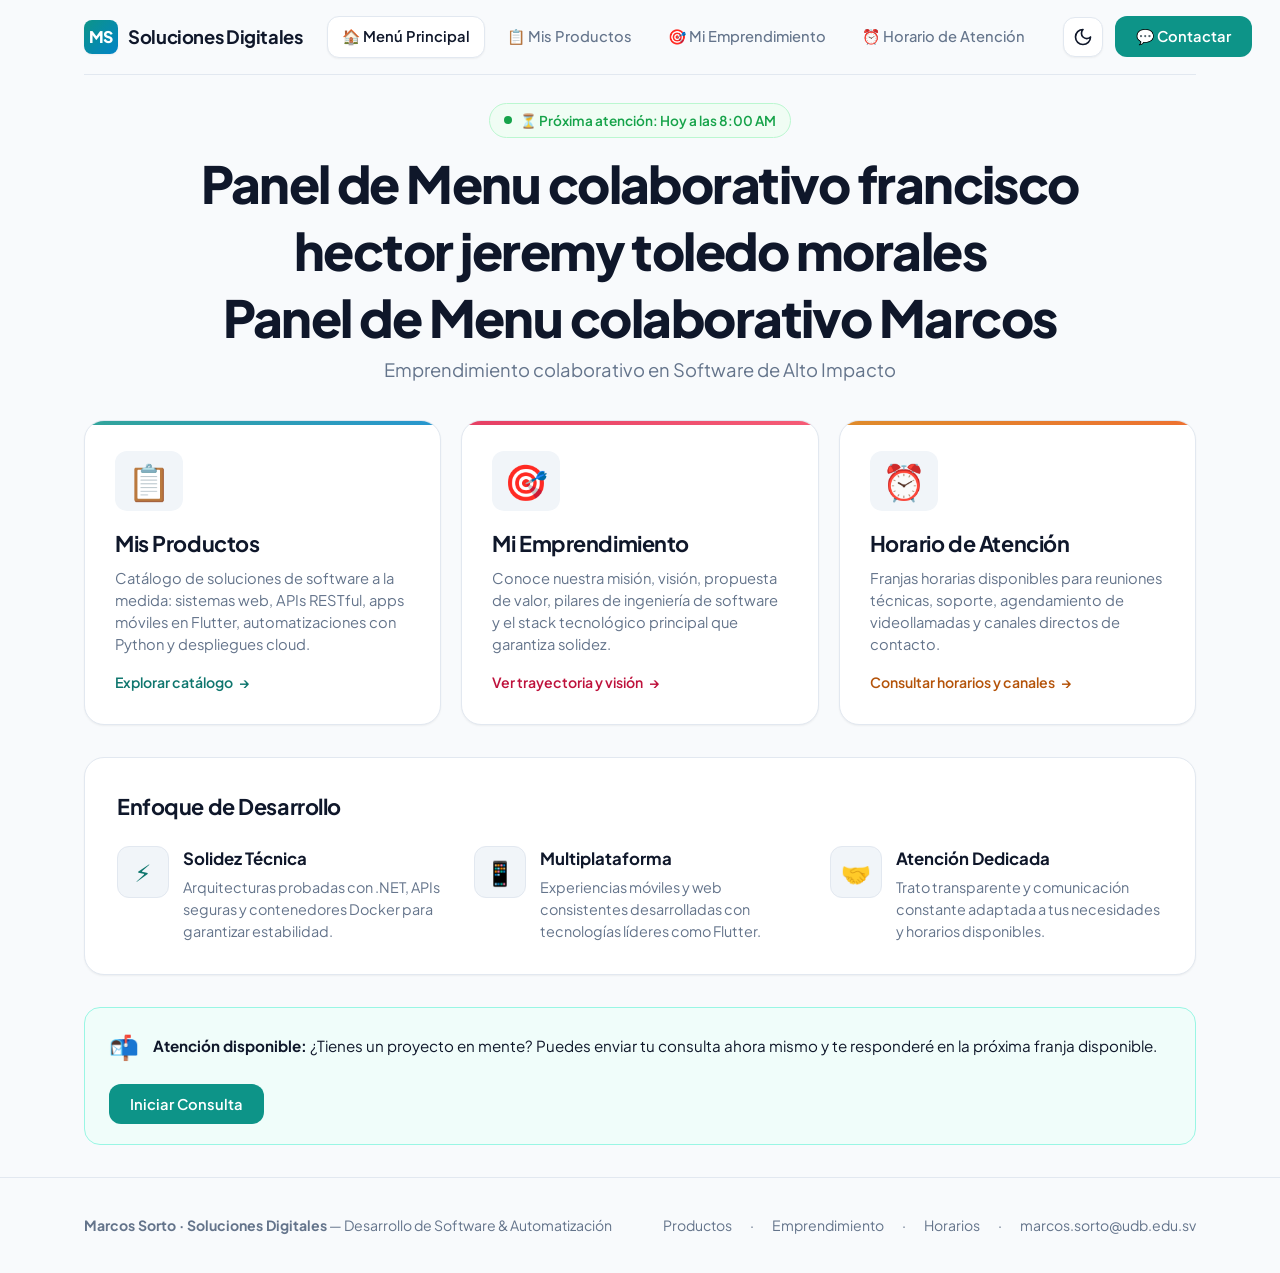
==== commit 26e8ac48: "Merge branch 'main' into rama-francisco" ====
--- a/index.html
+++ b/index.html
@@ -65,6 +65,7 @@
     <!-- Page Title & Status -->
     <header class="page-title">
       <div id="live-status-indicator" style="margin-bottom: 16px;"></div>
+      <h1>Panel de Menu colaborativo francisco</h1>
       <h1>hector jeremy toledo morales </h1>
       <h1>Panel de Menu colaborativo Marcos</h1>
       <p>Emprendimiento colaborativo en Software de Alto Impacto</p>
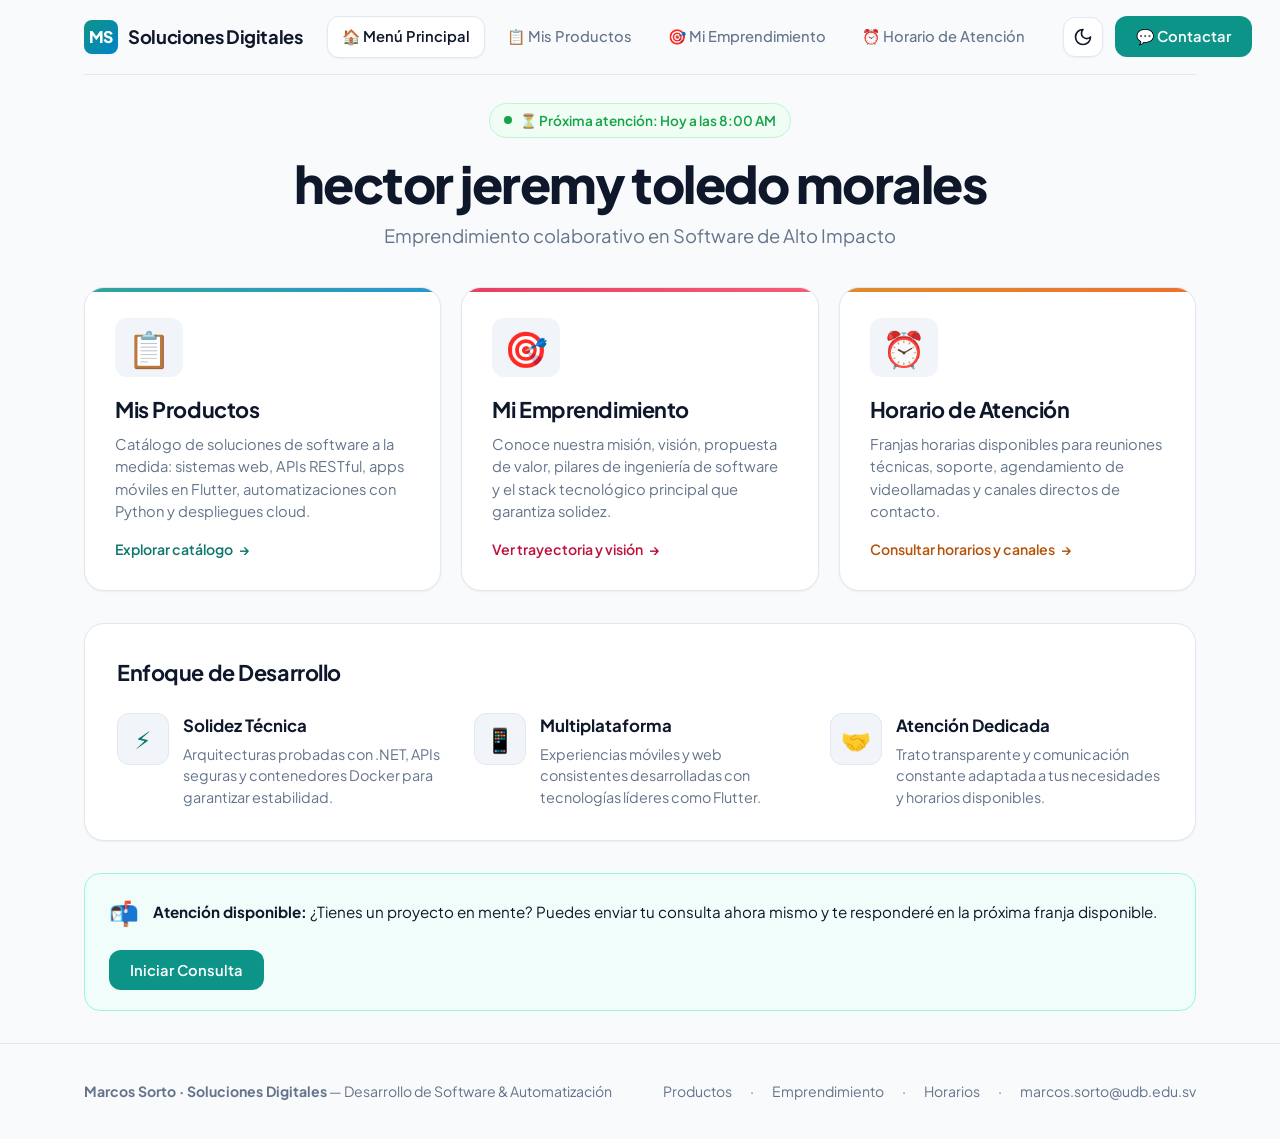
==== commit 4ef0e0ba: "modifique 68" ====
--- a/index.html
+++ b/index.html
@@ -65,9 +65,7 @@
     <!-- Page Title & Status -->
     <header class="page-title">
       <div id="live-status-indicator" style="margin-bottom: 16px;"></div>
-      <h1>Panel de Menu colaborativo francisco</h1>
       <h1>hector jeremy toledo morales </h1>
-      <h1>Panel de Menu colaborativo Marcos</h1>
       <p>Emprendimiento colaborativo en Software de Alto Impacto</p>
     </header>
 
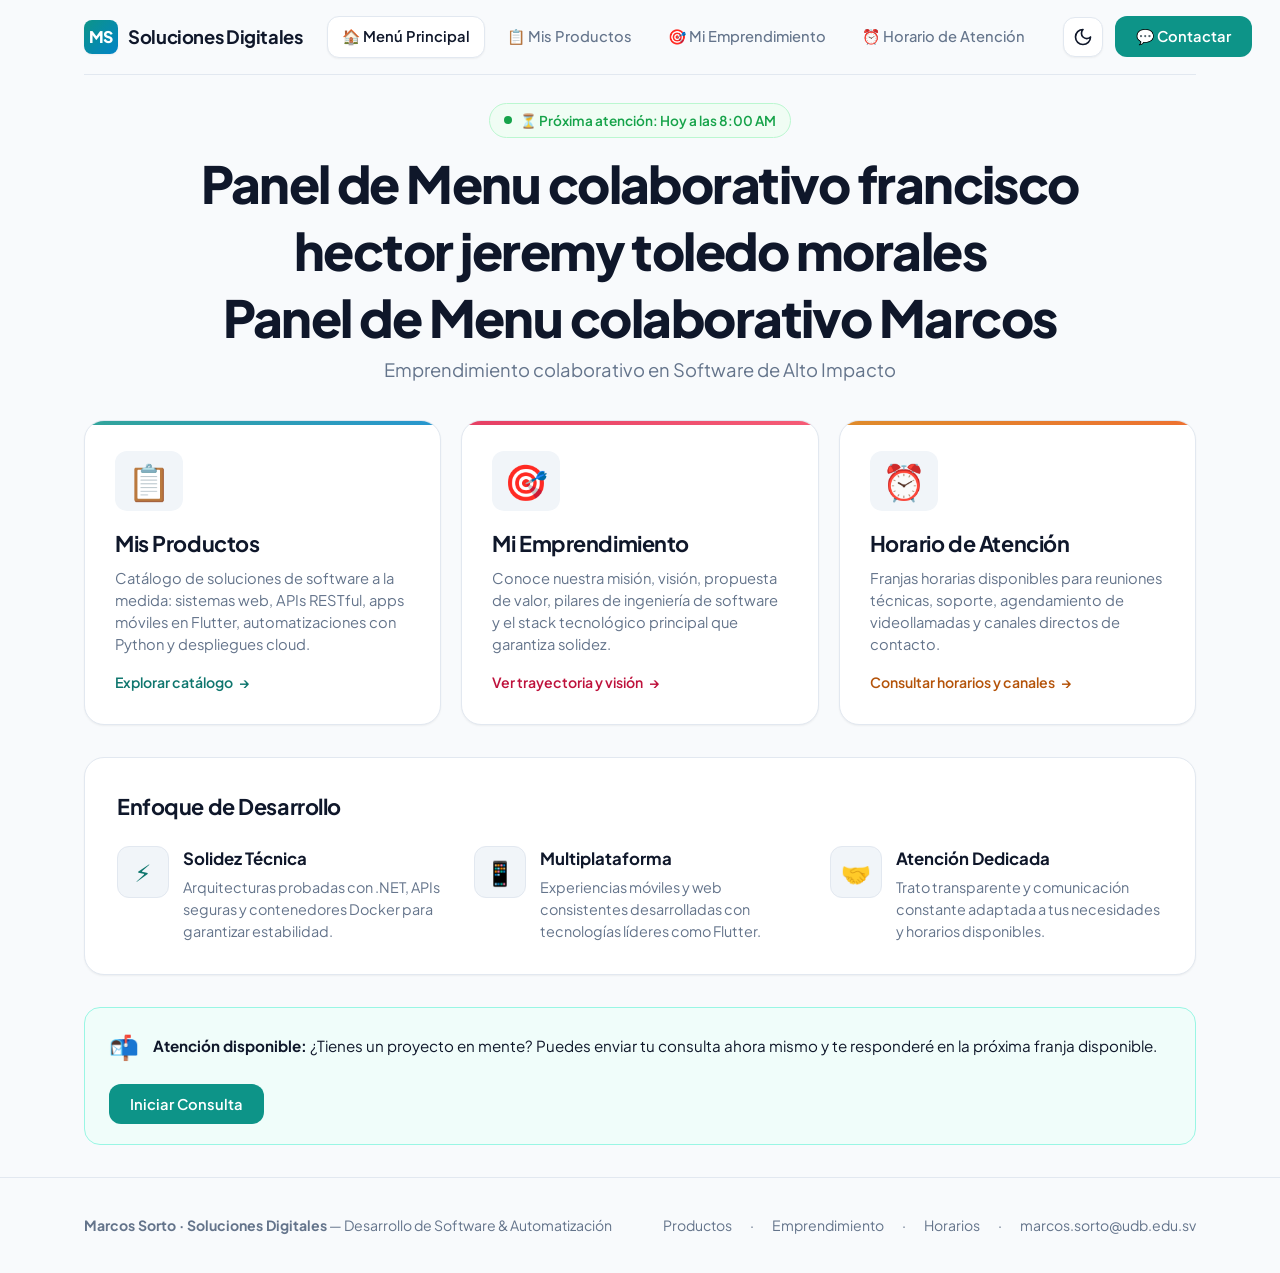
==== commit 27cbcde0: "Merge pull request #7 from marcosjhs557-tech/rama-francisco comentario" ====
--- a/index.html
+++ b/index.html
@@ -65,7 +65,9 @@
     <!-- Page Title & Status -->
     <header class="page-title">
       <div id="live-status-indicator" style="margin-bottom: 16px;"></div>
+      <h1>Panel de Menu colaborativo francisco</h1>
       <h1>hector jeremy toledo morales </h1>
+      <h1>Panel de Menu colaborativo Marcos</h1>
       <p>Emprendimiento colaborativo en Software de Alto Impacto</p>
     </header>
 
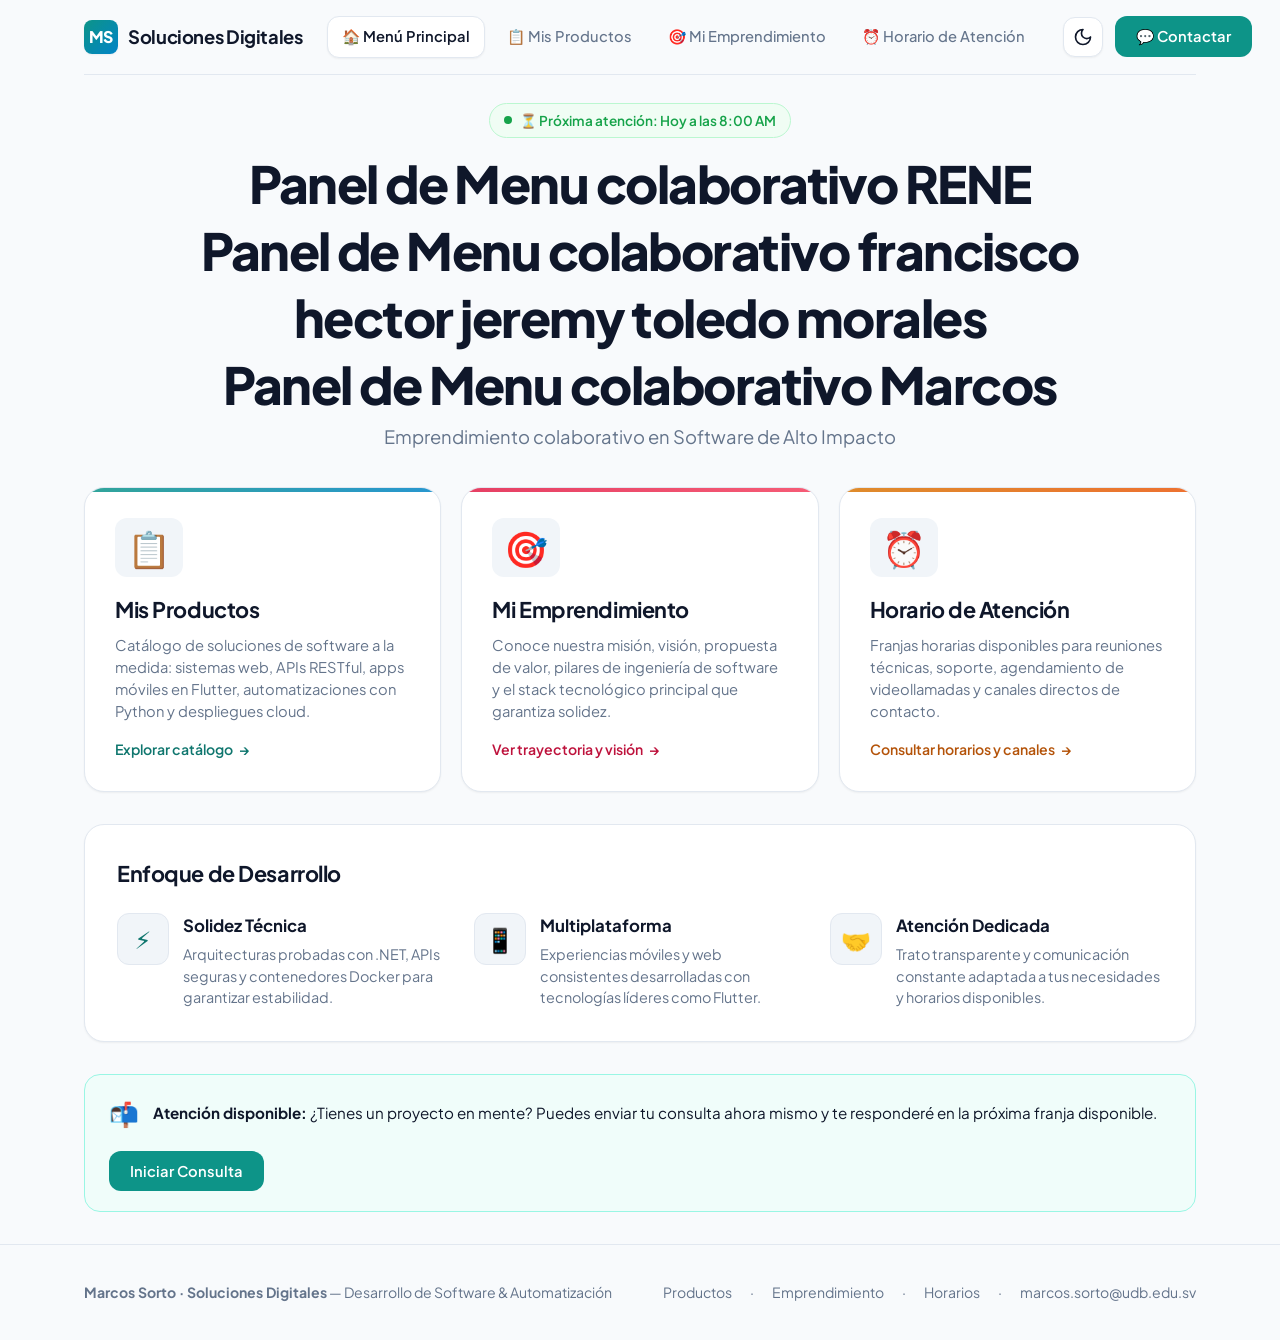
==== commit 9f01050f: "Merge branch 'main' into rama-orlando" ====
--- a/index.html
+++ b/index.html
@@ -65,6 +65,7 @@
     <!-- Page Title & Status -->
     <header class="page-title">
       <div id="live-status-indicator" style="margin-bottom: 16px;"></div>
+      <h1>Panel de Menu colaborativo RENE </h1>
       <h1>Panel de Menu colaborativo francisco</h1>
       <h1>hector jeremy toledo morales </h1>
       <h1>Panel de Menu colaborativo Marcos</h1>
